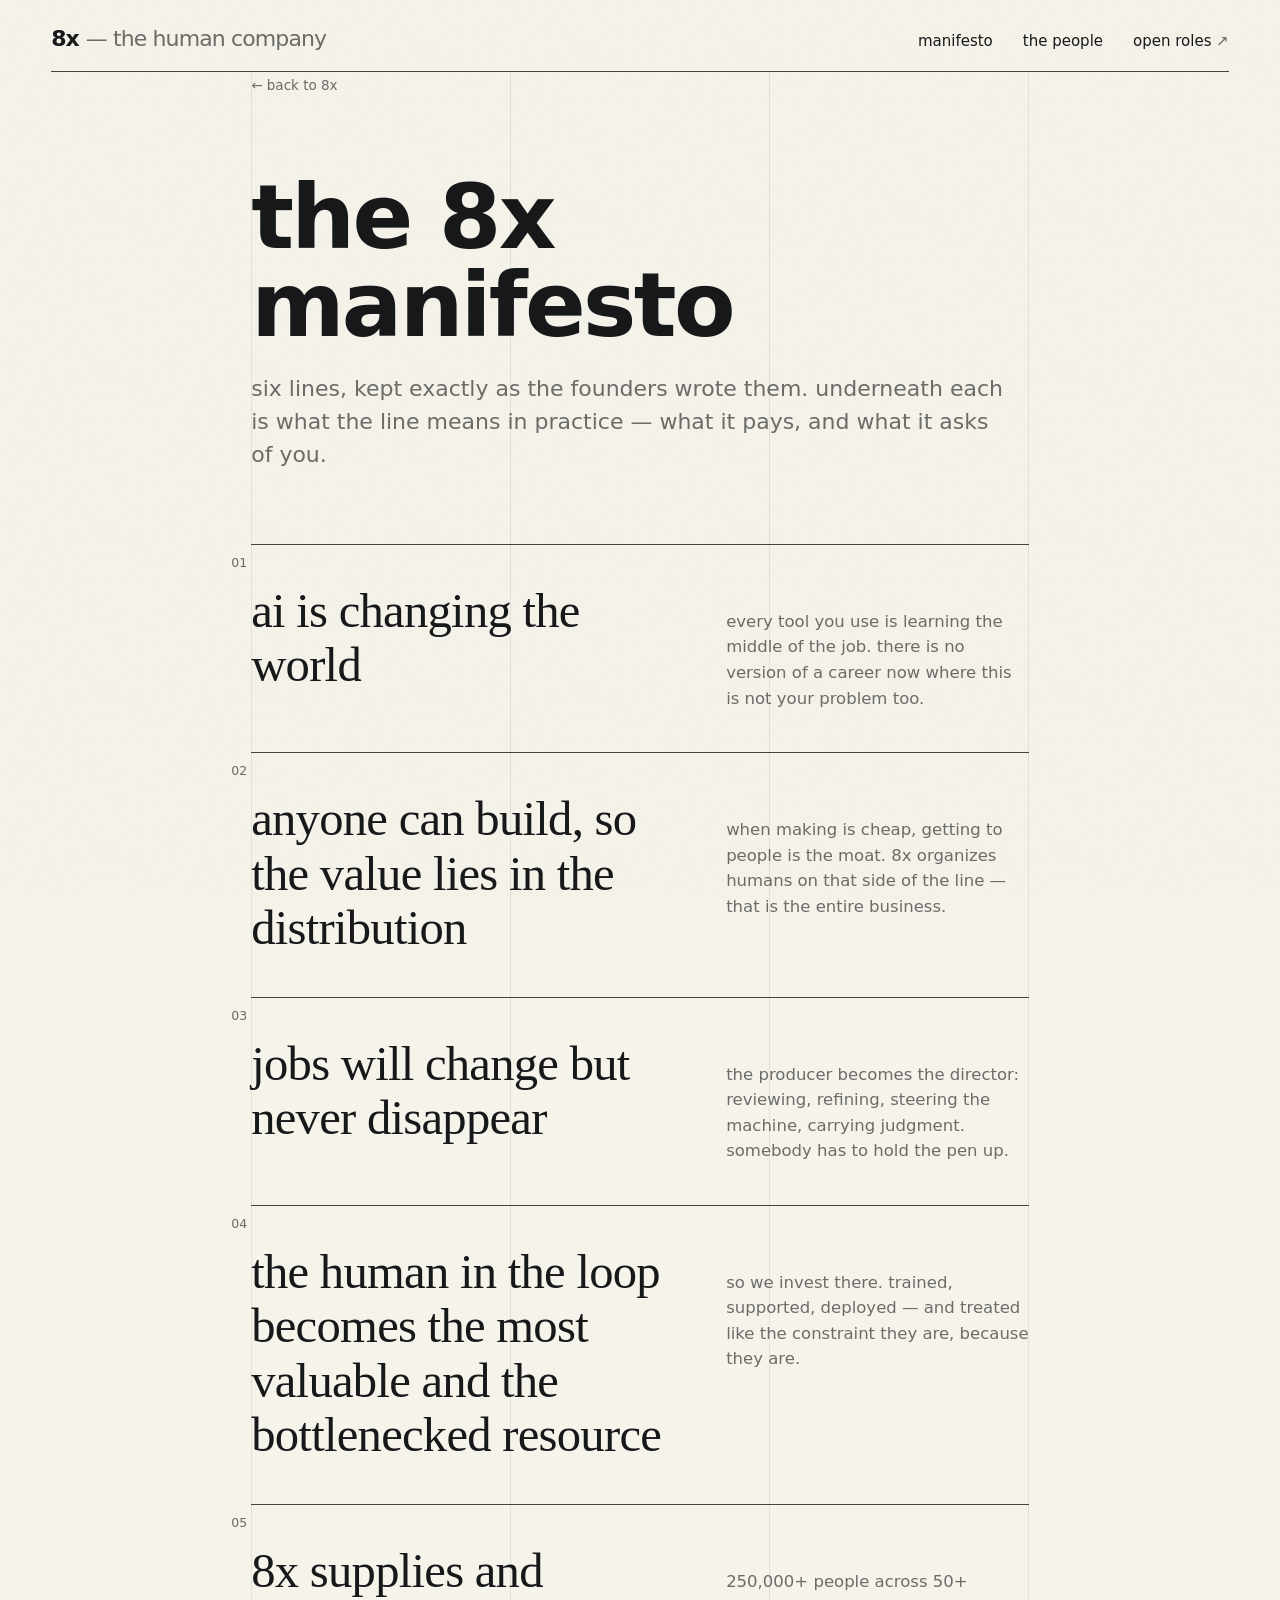
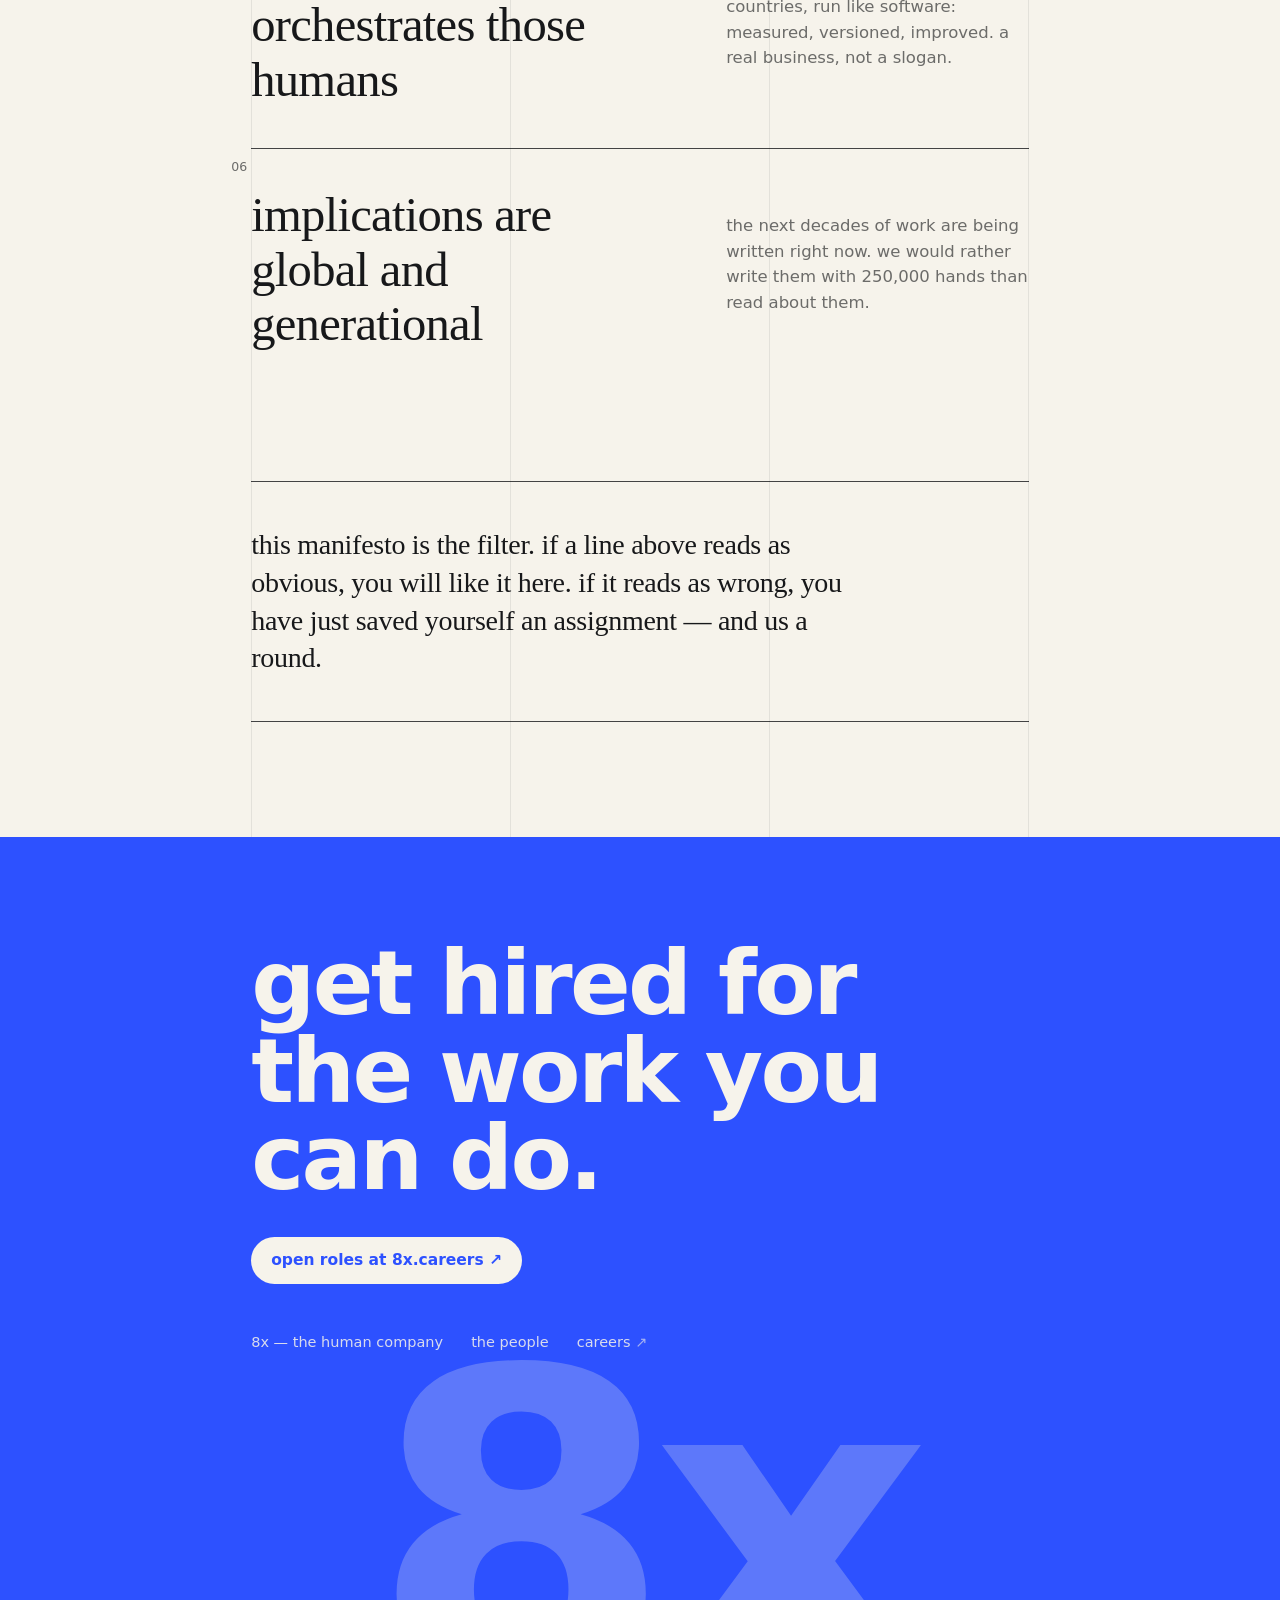
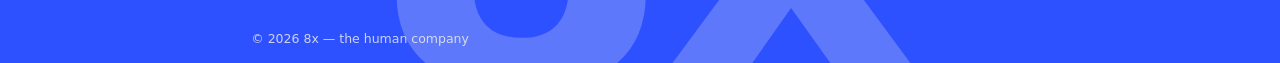
==== manifesto.html @ d6090ca5 "8x.life redesign — flagship build Co-Authored-By: Claude Code <noreply@anthropic.com>" ====
<!doctype html>
<html lang="en">
<head>
<meta charset="utf-8">
<meta name="viewport" content="width=device-width, initial-scale=1, viewport-fit=cover">
<title>manifesto — 8x</title>
<meta name="description" content="The 8x manifesto, six lines, each with the working argument written underneath.">
<link rel="icon" type="image/svg+xml" href="assets/favicon.svg">
<link rel="stylesheet" href="assets/style.css">
</head>
<body>

<a class="skip" href="#main">skip to content</a>

<header class="top">
  <div class="wrap">
    <div class="top-bar">
      <a class="wordmark" href="./">8x <em>— the human company</em></a>
      <nav class="top-nav" aria-label="site">
        <a href="manifesto.html" aria-current="page">manifesto</a>
        <a href="team.html" class="hide-s">the people</a>
        <a class="ext" href="https://www.8x.careers/join" target="_blank" rel="noopener">open roles</a>
      </nav>
    </div>
  </div>
</header>

<main id="main" class="mani-page">
  <div class="lines-run" aria-hidden="true"><i></i><i></i><i></i><i></i></div>
  <div class="page-narrow">
    <a class="backline" href="./">← back to 8x</a>
    <h1 class="page-h">the 8x manifesto</h1>
    <p class="page-lede">six lines, kept exactly as the founders wrote them. underneath each is what the line means in practice — what it pays, and what it asks of you.</p>

    <ul class="mani" style="margin-top:clamp(40px,6vw,72px);">
      <li><span class="aph">ai is changing the world</span><span class="arg">every tool you use is learning the middle of the job. there is no version of a career now where this is not your problem too.</span></li>
      <li><span class="aph">anyone can build, so the value lies in the distribution</span><span class="arg">when making is cheap, getting to people is the moat. 8x organizes humans on that side of the line — that is the entire business.</span></li>
      <li><span class="aph">jobs will change but never disappear</span><span class="arg">the producer becomes the director: reviewing, refining, steering the machine, carrying judgment. somebody has to hold the pen up.</span></li>
      <li><span class="aph">the human in the loop becomes the most valuable and the bottlenecked resource</span><span class="arg">so we invest there. trained, supported, deployed — and treated like the constraint they are, because they are.</span></li>
      <li><span class="aph">8x supplies and orchestrates those humans</span><span class="arg">250,000+ people across 50+ countries, run like software: measured, versioned, improved. a real business, not a slogan.</span></li>
      <li><span class="aph">implications are global and generational</span><span class="arg">the next decades of work are being written right now. we would rather write them with 250,000 hands than read about them.</span></li>
    </ul>

    <div class="verdict">
      <p>this manifesto is the filter. if a line above reads as obvious, you will like it here. if it reads as wrong, you have just saved yourself an assignment — and us a round.</p>
    </div>

    <footer class="flood">
      <div class="flood-inner">
        <h2>get hired for the work you can do.</h2>
        <a class="btn" href="https://www.8x.careers/join" target="_blank" rel="noopener">open roles at 8x.careers ↗</a>
        <div class="flood-links">
          <a href="./">8x — the human company</a>
          <a href="team.html">the people</a>
          <a class="ext" href="https://www.8x.careers" target="_blank" rel="noopener">careers</a>
        </div>
      </div>
      <div class="flood-mark" aria-hidden="true"><span>8x</span></div>
      <div class="flood-meta">
        <span>© 2026 8x — the human company</span>
      </div>
    </footer>
  </div>
</main>

<script src="assets/site.js"></script>
</body>
</html>
---- assets/style.css ----
/* 8x.life — proposed redesign in the e2.vc register.
   paper + ink + one electric blue. serif = human voice, grotesk = company voice. */

@font-face {
  font-family: "Inter Tight";
  src: url("inter-tight.woff2") format("woff2");
  font-weight: 400 700;
  font-style: normal;
  font-display: swap;
}
@font-face {
  font-family: "Newsreader";
  src: url("newsreader.woff2") format("woff2");
  font-weight: 400 500;
  font-style: normal;
  font-display: swap;
}
@font-face {
  font-family: "Newsreader";
  src: url("newsreader-italic.woff2") format("woff2");
  font-weight: 400 500;
  font-style: italic;
  font-display: swap;
}

:root {
  --paper: #f6f3eb;
  --paper-dim: #efeadd;
  --ink: #17181a;
  --ink-60: rgba(23, 24, 26, .62);
  --ink-25: rgba(23, 24, 26, .22);
  --blue: #2d51ff;
  --dark: #191c1b;
  --dark-fg: #f2efe7;
  --dark-fg-60: rgba(242, 239, 231, .6);
  --dark-rule: rgba(242, 239, 231, .14);
  --sans: "Inter Tight", system-ui, -apple-system, Arial, sans-serif;
  --serif: "Newsreader", Georgia, serif;
  --rule: rgba(23, 24, 26, .8);
}

* { box-sizing: border-box; }

html { scroll-behavior: smooth; }
@media (prefers-reduced-motion: reduce) {
  html { scroll-behavior: auto; }
}

body {
  margin: 0;
  background: var(--paper);
  color: var(--ink);
  font-family: var(--sans);
  font-size: 17px;
  line-height: 1.5;
  -webkit-font-smoothing: antialiased;
}

::selection { background: var(--blue); color: var(--paper); }

a { color: inherit; }

.skip {
  position: absolute;
  left: 16px;
  top: -60px;
  z-index: 60;
  background: var(--blue);
  color: #fff;
  font-size: 14px;
  font-weight: 600;
  padding: 10px 16px;
  border-radius: 8px;
  text-decoration: none;
}
.skip:focus-visible { top: 16px; }

/* ---------- shell + ledger grid ---------- */

.wrap {
  max-width: 1280px;
  margin: 0 auto;
  padding: 0 clamp(20px, 4vw, 56px);
  position: relative;
}

.gridlines {
  pointer-events: none;
  position: absolute;
  inset: 0;
  display: flex;
  justify-content: space-between;
}
.gridlines i {
  width: 1px;
  background: var(--ink-25);
  opacity: .35;
}
@media (max-width: 720px) {
  .gridlines i:nth-child(even) { display: none; }
}

/* ---------- type roles ---------- */

.h-huge {
  font-weight: 650;
  letter-spacing: -0.045em;
  line-height: .96;
  font-size: clamp(52px, 11.5vw, 168px);
  margin: 0;
}

.h-section {
  font-weight: 600;
  letter-spacing: -0.025em;
  line-height: 1.02;
  font-size: clamp(36px, 5.4vw, 72px);
  margin: 0;
}

.lede {
  font-size: clamp(19px, 2vw, 24px);
  line-height: 1.45;
  letter-spacing: -0.01em;
  max-width: 58ch;
}

.small {
  font-size: 14px;
  color: var(--ink-60);
  letter-spacing: -0.005em;
}

.voice { /* serif — sentences written or spoken by people */
  font-family: var(--serif);
  font-weight: 400;
  font-size: 1.07em;
}

/* ---------- links ---------- */

.a-plain {
  text-decoration: none;
}
.a-plain:hover { color: var(--blue); }

.a-under {
  color: inherit;
  text-decoration: underline;
  text-decoration-color: var(--ink-25);
  text-underline-offset: 3px;
}
.a-under:hover { text-decoration-color: var(--blue); color: var(--blue); }

:is(a, button, .collage figure, .people-tile):focus-visible {
  outline: 2px solid var(--blue);
  outline-offset: 3px;
}

/* ---------- header ---------- */

.top {
  position: relative;
  z-index: 5;
}
.top-bar {
  display: flex;
  align-items: baseline;
  justify-content: space-between;
  gap: 16px;
  padding: 22px 0 16px;
  border-bottom: 1px solid var(--rule);
}
.wordmark {
  font-weight: 700;
  font-size: 22px;
  letter-spacing: -0.04em;
  text-decoration: none;
}
.wordmark em { font-style: normal; color: var(--ink-60); font-weight: 500; }
.top-nav {
  display: flex;
  gap: clamp(14px, 2.5vw, 30px);
  font-size: 15px;
  font-weight: 500;
}
.top-nav a { text-decoration: none; white-space: nowrap; }
.top-nav a:hover { color: var(--blue); }
.top-nav a.ext::after { content: " ↗"; color: var(--ink-60); }
@media (max-width: 640px) {
  .top-nav a.hide-s { display: none; }
  .wordmark em { display: none; }
}

/* ---------- hero ---------- */

.hero { position: relative; padding: clamp(48px, 7vw, 96px) 0 0; }

.hero-circle { position: relative; display: inline-block; }
.hero-circle svg {
  position: absolute;
  left: -0.08em;
  top: -0.16em;
  width: calc(100% + 0.16em);
  height: 1.3em;
  overflow: visible;
  pointer-events: none;
  z-index: 2;
}
.hero-circle path {
  fill: none;
  stroke: var(--blue);
  stroke-width: 7;
  stroke-linecap: round;
  vector-effect: non-scaling-stroke;
}

.hero-sub {
  margin: clamp(28px, 4vw, 48px) 0 0;
  display: flex;
  justify-content: space-between;
  align-items: end;
  gap: 32px;
}
.hero-sub .small { max-width: 34ch; }
@media (max-width: 720px) {
  .hero-sub { flex-direction: column; align-items: flex-start; }
}

/* collage */

.collage {
  list-style: none;
  margin: clamp(-28px, -2.4vw, -12px) 0 0;
  padding: 0 0 clamp(36px, 5vw, 72px);
  display: grid;
  grid-template-columns: repeat(12, 1fr);
  gap: clamp(12px, 2.4vw, 32px) clamp(10px, 1.2vw, 18px);
}
.collage li { display: contents; }
.collage li:nth-child(1) figure { grid-column: 1 / span 2; margin-top: clamp(16px, 3vw, 40px); }
.collage li:nth-child(2) figure { grid-column: 3 / span 3; margin-top: clamp(6px, 1vw, 18px); }
.collage li:nth-child(3) figure { grid-column: 7 / span 2; margin-top: clamp(28px, 4vw, 56px); }
.collage li:nth-child(4) figure { grid-column: 9 / span 2; margin-top: clamp(-36px, -3vw, -8px); }
.collage li:nth-child(5) figure { grid-column: 11 / span 2; margin-top: clamp(10px, 2vw, 28px); margin-left: -8%; }
.collage li:nth-child(6) figure { grid-column: 2 / span 2; }
.collage li:nth-child(7) figure { grid-column: 5 / span 2; margin-top: clamp(24px, 3vw, 44px); }
.collage li:nth-child(8) figure { grid-column: 8 / span 3; margin-top: clamp(-24px, -2vw, -6px); margin-right: -4%; }
@media (max-width: 820px) {
  .collage {
    gap: 12px 10px;
    margin-top: clamp(-48px, -6vw, -16px);
    padding-bottom: 48px;
  }
  .collage li:nth-child(1) figure { grid-column: 1 / span 5; margin-top: 0; }
  .collage li:nth-child(2) figure { grid-column: 7 / span 5; margin-top: 28px; }
  .collage li:nth-child(3) figure { grid-column: 2 / span 5; margin-top: -12px; }
  .collage li:nth-child(4) figure { grid-column: 8 / span 5; margin-top: 16px; }
  .collage li:nth-child(5) figure { grid-column: 1 / span 5; margin-top: -6px; margin-left: 0; }
  .collage li:nth-child(6) figure { grid-column: 7 / span 5; }
  .collage li:nth-child(7) figure { grid-column: 2 / span 5; margin-top: 20px; }
  .collage li:nth-child(8) figure { grid-column: 7 / span 5; margin-top: -8px; margin-right: 0; }
}
.collage figure {
  margin: 0;
  align-self: start;
  position: relative;
  cursor: pointer;
  transform: rotate(var(--tilt, 0deg)) translateY(var(--dy, 0px));
  transition: transform .35s cubic-bezier(.2,.8,.2,1), z-index 0s;
  z-index: 1;
}
.collage figure:hover, .collage figure:focus-visible {
  transform: rotate(0deg) translateY(-6px) scale(1.03);
  z-index: 4;
}
@keyframes settle {
  from {
    opacity: 0;
    transform: rotate(calc(var(--tilt, 0deg) * 2)) translateY(calc(var(--dy, 0px) + 60px));
  }
}
@media (prefers-reduced-motion: no-preference) {
  .collage figure.settling { animation: settle .9s cubic-bezier(.16,1,.3,1) backwards; }
  .collage figure.settling:nth-child(2) { animation-delay: .1s; }
  .collage figure.settling:nth-child(3) { animation-delay: .2s; }
  .collage figure.settling:nth-child(4) { animation-delay: .3s; }
  .collage figure.settling:nth-child(5) { animation-delay: .4s; }
  .collage figure.settling:nth-child(6) { animation-delay: .5s; }
  .collage figure.settling:nth-child(7) { animation-delay: .6s; }
  .collage figure.settling:nth-child(8) { animation-delay: .7s; }
}
@media (prefers-reduced-motion: reduce) {
  .collage figure { transition: none; }
}
.collage .shot {
  display: block;
  width: 100%;
  height: auto;
  aspect-ratio: 2 / 2.9;
  object-fit: cover;
  background: var(--paper-dim);
}
.collage .tag {
  position: absolute;
  left: 10px;
  bottom: 10px;
  font-size: 12.5px;
  font-weight: 600;
  letter-spacing: .01em;
  padding: 4px 9px;
  background: var(--paper);
  color: var(--ink);
}
.collage .go {
  position: absolute;
  inset: 0;
  display: flex;
  align-items: center;
  justify-content: center;
  opacity: 0;
  transition: opacity .2s;
  background: rgba(23, 24, 26, 0);
}
.collage figure:hover .go, .collage figure:focus-visible .go { opacity: 1; }
.collage .go span {
  font-size: 13px;
  font-weight: 600;
  padding: 8px 14px;
  border-radius: 999px;
  color: var(--paper);
  background: var(--blue);
}

@media (prefers-reduced-motion: reduce) {
  .collage figure { transition: none; }
  .collage .go { display: none; }
}

/* stat row */

.stats {
  border-top: 1px solid var(--rule);
  border-bottom: 1px solid var(--rule);
  display: grid;
  grid-template-columns: repeat(4, 1fr);
}
.stats div {
  padding: clamp(18px, 2.5vw, 30px) 14px;
  border-right: 1px solid var(--rule);
}
.stats div:last-child { border-right: none; }
.stats b {
  display: block;
  font-weight: 600;
  font-size: clamp(24px, 3.4vw, 44px);
  letter-spacing: -0.03em;
  line-height: 1;
}
.stats span {
  display: block;
  margin-top: 8px;
  font-size: 13.5px;
  color: var(--ink-60);
}
@media (max-width: 720px) {
  .stats { grid-template-columns: repeat(2, 1fr); }
  .stats div { border-bottom: 1px solid var(--rule); }
  .stats div:nth-child(2n) { border-right: none; }
  .stats div:nth-child(n+3) { border-bottom: none; }
  .stats div:nth-child(3), .stats div:nth-child(4) { border-top: none; }
}

/* ---------- generic section ---------- */

section { padding: clamp(64px, 9vw, 128px) 0; }

.sec-head {
  display: flex;
  justify-content: space-between;
  align-items: baseline;
  gap: 24px;
  margin-bottom: clamp(32px, 5vw, 64px);
}
.sec-head .small { max-width: 34ch; }
@media (max-width: 720px) {
  .sec-head { flex-direction: column; align-items: flex-start; }
}

/* ---------- manifesto ---------- */

.mani { counter-reset: line; }
.mani li {
  counter-increment: line;
  list-style: none;
  display: grid;
  grid-template-columns: minmax(0, 7fr) minmax(0, 5fr);
  gap: clamp(20px, 4vw, 56px);
  align-items: baseline;
  padding: clamp(22px, 3.4vw, 40px) 0;
  border-top: 1px solid var(--rule);
  position: relative;
}
.mani li::before {
  content: counter(line, decimal-leading-zero);
  position: absolute;
  top: 10px;
  left: -1.6em;
  font-size: 12.5px;
  font-weight: 500;
  color: var(--ink-60);
}
@media (max-width: 1000px) {
  .mani li::before { left: 0; top: 6px; }
}
.mani .aph {
  font-family: var(--serif);
  font-size: clamp(28px, 3.8vw, 50px);
  line-height: 1.12;
  font-weight: 450;
  letter-spacing: -0.015em;
}
.mani .arg {
  font-size: 16.5px;
  line-height: 1.55;
  color: var(--ink-60);
  max-width: 44ch;
}
@media (max-width: 820px) {
  .mani li { grid-template-columns: 1fr; gap: 12px; }
  .mani .arg { margin-top: 2px; }
}

/* ---------- dark: how you'd be judged ---------- */

.on-dark {
  background: var(--dark);
  color: var(--dark-fg);
  margin: 0 calc(50% - 50vw);
  padding: clamp(64px, 9vw, 128px) calc(50vw - 50%);
}
.on-dark .small { color: var(--dark-fg-60); }
.judge-grid {
  display: grid;
  grid-template-columns: repeat(3, 1fr);
  gap: clamp(24px, 4vw, 56px);
}
.judge-step {
  border-top: 1px solid var(--dark-rule);
  padding: 18px 0 8px;
}
.judge-step .n { font-size: 12.5px; color: var(--dark-fg-60); }
.judge-step h3 {
  margin: 10px 0 10px;
  font-size: clamp(22px, 2.6vw, 32px);
  font-weight: 600;
  letter-spacing: -0.02em;
}
.judge-step p { margin: 0; font-size: 16px; line-height: 1.5; color: var(--dark-fg-60); }
@media (max-width: 820px) {
  .judge-grid { grid-template-columns: 1fr; }
}

.judge-plain {
  margin: clamp(40px, 6vw, 72px) 0 0;
  padding: 26px 0;
  border-top: 1px solid var(--dark-rule);
  display: flex;
  flex-wrap: wrap;
  gap: 12px 48px;
}
.judge-plain p {
  margin: 0;
  font-family: var(--serif);
  font-size: clamp(19px, 2.2vw, 26px);
  line-height: 1.35;
  max-width: 60ch;
}
.judge-plain .cta-row { align-self: flex-end; }
.btn {
  display: inline-block;
  text-decoration: none;
  font-weight: 600;
  font-size: 15.5px;
  padding: 12px 20px;
  border-radius: 999px;
  background: var(--blue);
  color: #fff;
}
.btn:hover { background: #1f3fd6; }

/* ---------- people ---------- */

.people-grid {
  display: grid;
  grid-template-columns: repeat(6, 1fr);
  gap: 14px;
}
.people-tile {
  position: relative;
  border: none;
  padding: 0;
  background: none;
  cursor: pointer;
  font: inherit;
  color: inherit;
  text-align: left;
}
.people-tile img {
  display: block;
  width: 100%;
  height: auto;
  aspect-ratio: 2 / 2.9;
  object-fit: cover;
  background: var(--paper-dim);
  filter: saturate(.96);
}
.people-tile:hover img { filter: saturate(1.06) contrast(1.02); }
.people-tile .who {
  display: flex;
  justify-content: space-between;
  gap: 8px;
  padding: 8px 2px 0;
  font-size: 13.5px;
}
.people-tile .who b { font-weight: 600; }
.people-tile .who span { color: var(--ink-60); }
@media (max-width: 900px) {
  .people-grid { grid-template-columns: repeat(3, 1fr); }
}
@media (max-width: 560px) {
  .people-grid { grid-template-columns: repeat(2, 1fr); gap: 10px; }
}

/* clocks */

.clocks {
  margin-top: clamp(40px, 6vw, 72px);
  padding-top: 18px;
  border-top: 1px solid var(--rule);
  display: flex;
  gap: clamp(18px, 3vw, 40px);
  overflow-x: auto;
  scrollbar-width: none;
}
.clocks::-webkit-scrollbar { display: none; }
.clock { flex: 0 0 auto; }
.clock .city { font-size: 13px; color: var(--ink-60); }
.clock .time {
  font-weight: 600;
  font-size: clamp(20px, 2.4vw, 28px);
  letter-spacing: -0.02em;
  font-variant-numeric: tabular-nums;
}
.clock .time.x8 { color: var(--blue); }

/* ---------- what 8x does ---------- */

.biz { border-top: 1px solid var(--rule); }
.biz li {
  list-style: none;
  display: grid;
  grid-template-columns: minmax(0, 4fr) minmax(0, 6fr) minmax(0, 2fr);
  gap: 20px;
  padding: 20px 0;
  border-bottom: 1px solid var(--ink-25);
  align-items: baseline;
}
.biz .name { font-weight: 600; font-size: clamp(18px, 2vw, 24px); letter-spacing: -0.02em; }
.biz .desc { color: var(--ink-60); font-size: 16px; }
.biz .host { text-align: right; }
.biz .host a { font-size: 14px; }
.biz li.locked .name, .biz li.locked .desc { color: var(--ink-60); }
.biz .soon {
  font-family: var(--serif);
  font-style: italic;
  color: var(--ink-60);
}
@media (max-width: 720px) {
  .biz li { grid-template-columns: 1fr; gap: 6px; }
  .biz .host { text-align: left; }
}

/* ---------- footer ---------- */

.flood {
  background: var(--blue);
  color: #f6f3eb;
  margin: 0 calc(50% - 50vw);
  padding: 0 calc(50vw - 50%);
  position: relative;
  overflow: hidden;
}
.flood-inner { padding: clamp(56px, 8vw, 110px) 0 0; }
.flood h2 {
  margin: 0;
  font-weight: 600;
  letter-spacing: -0.03em;
  font-size: clamp(40px, 7vw, 96px);
  line-height: .98;
  max-width: 12ch;
}
.flood .btn {
  background: #f6f3eb;
  color: var(--blue);
  margin-top: 34px;
}
.flood .btn:hover { background: #fff; }
.flood-links {
  display: flex;
  flex-wrap: wrap;
  gap: 12px 28px;
  margin-top: 48px;
  font-size: 14.5px;
}
.flood-links a { text-decoration: none; opacity: .85; }
.flood-links a:hover { opacity: 1; text-decoration: underline; text-underline-offset: 3px; }
.flood-links .ext::after { content: " ↗"; opacity: .7; }

.flood-meta {
  position: relative;
  z-index: 2;
  display: flex;
  justify-content: space-between;
  gap: 16px;
  align-items: end;
  padding: 10px 0 14px;
  font-size: 12.5px;
  opacity: .8;
}
.flood-mark {
  position: relative;
  height: clamp(110px, 17vw, 240px);
  margin-top: clamp(24px, 4vw, 48px);
}
.flood-mark span {
  position: absolute;
  left: 50%;
  bottom: -0.235em;
  transform: translateX(-50%);
  font-weight: 700;
  font-size: clamp(210px, 34vw, 560px);
  letter-spacing: -0.05em;
  line-height: .8;
  color: #f6f3eb;
  opacity: .24;
}
.flood .kbd-hint { font-variant-numeric: tabular-nums; }

/* ---------- lightbox ---------- */

.lb {
  position: fixed;
  inset: 0;
  z-index: 50;
  display: flex;
  align-items: center;
  justify-content: center;
  background: rgba(23, 24, 26, .86);
  padding: 4vmin;
}
.lb[hidden] { display: none !important; }
.lb video {
  width: min(560px, 92vmin);
  max-height: 88vh;
  background: #000;
}
.lb-x {
  position: absolute;
  top: 3vmin;
  right: 3vmin;
  font-size: 15px;
  font-weight: 600;
  color: #f6f3eb;
  background: none;
  border: none;
  cursor: pointer;
  padding: 10px;
}

/* ---------- subpages ---------- */

.page-narrow { max-width: 880px; margin: 0 auto; padding: 0 clamp(20px, 4vw, 56px); }
.page-h {
  font-weight: 600;
  letter-spacing: -0.03em;
  font-size: clamp(44px, 7vw, 96px);
  line-height: .98;
  margin: clamp(40px, 6vw, 80px) 0 0;
}
.page-lede {
  margin: 22px 0 0;
  max-width: 54ch;
  font-size: clamp(18px, 2vw, 22px);
  line-height: 1.5;
  color: var(--ink-60);
}
.mani-page { position: relative; }
/* the subpage runs the ledger's column lines down the entire argument,
   the way the hero runs them down one viewport */
.mani-page .lines-run {
  position: absolute;
  top: 0;
  bottom: 0;
  left: 50%;
  transform: translateX(-50%);
  width: 100%;
  max-width: 880px; /* the page-narrow column — lines land on its edges, as home's land on .wrap */
  padding: 0 clamp(20px, 4vw, 56px);
  pointer-events: none;
  display: flex;
  justify-content: space-between;
}
.mani-page .lines-run i {
  width: 1px;
  background: var(--ink-25);
  opacity: .35;
}
@media (max-width: 720px) {
  .mani-page .lines-run i:nth-child(even) { display: none; }
}
.mani-page .mani { margin: 0; padding: 0; }

/* the filter line — the ledger's closing entry, framed by strong rules */
.verdict {
  margin: clamp(48px, 7vw, 96px) 0 0;
  border-top: 1px solid var(--rule);
  border-bottom: 1px solid var(--rule);
  padding: clamp(26px, 3.6vw, 44px) 0;
}
.verdict p {
  margin: 0;
  max-width: 44ch;
  font-family: var(--serif);
  font-size: clamp(20px, 2.6vw, 28px);
  line-height: 1.35;
  letter-spacing: -0.01em;
}

.mani-page .flood { margin-top: clamp(64px, 9vw, 128px); }
.backline {
  display: inline-block;
  margin-top: 0;
  font-size: 13.5px;
  font-weight: 500;
  text-decoration: none;
  color: var(--ink-60);
}
.backline:hover { color: var(--blue); }

.founders {
  list-style: none;
  margin: clamp(36px, 5vw, 64px) 0 0;
  padding: 0;
  display: grid;
  grid-template-columns: 1fr 1fr;
  gap: clamp(20px, 4vw, 48px);
}
@media (max-width: 640px) { .founders { grid-template-columns: 1fr; } }
.founders .portrait {
  width: min(240px, 60%);
  height: auto;
  aspect-ratio: 2 / 2.9;
  object-fit: cover;
  display: block;
  background: var(--paper-dim);
}
.founders h3 { margin: 14px 0 2px; font-size: 22px; font-weight: 600; letter-spacing: -0.02em; }
.founders p { margin: 0; font-size: 14px; color: var(--ink-60); }

.solo-note {
  margin: clamp(40px, 6vw, 64px) 0 0;
  font-size: 15.5px;
  color: var(--ink-60);
}

/* ==========================================================
   motion + material layer
   ========================================================== */

/* paper grain — a whisper of material over the flat field */
body::before {
  content: "";
  position: fixed;
  inset: 0;
  z-index: 45;
  pointer-events: none;
  opacity: .05;
  mix-blend-mode: multiply;
  background-image: url("data:image/svg+xml;utf8,<svg xmlns='http://www.w3.org/2000/svg' width='160' height='160'><filter id='n'><feTurbulence type='fractalNoise' baseFrequency='0.8' numOctaves='2' stitchTiles='stitch'/><feColorMatrix type='saturate' values='0'/></filter><rect width='160' height='160' filter='url(%23n)'/></svg>");
}

/* the annotation circle draws itself */
.hero-circle path { stroke-dasharray: 100; stroke-dashoffset: 0; }
@media (prefers-reduced-motion: no-preference) {
  .hero-circle path {
    animation: circledraw .9s cubic-bezier(.55, 0, .25, 1) .5s backwards;
  }
  @keyframes circledraw { from { stroke-dashoffset: 100; } }
}

/* hand arrow from the "click a face" line up at the collage */
.faceline { position: relative; }
.hero-arrow {
  position: absolute;
  left: -52px;
  bottom: -18px;
  width: 58px;
  height: 72px;
  color: var(--blue);
}
.hero-arrow .arc { stroke-dasharray: 70; stroke-dashoffset: 0; }
@media (prefers-reduced-motion: no-preference) {
  .hero-arrow .arc { animation: arrowdraw .55s cubic-bezier(.4, 0, .2, 1) 1.5s backwards; }
  .hero-arrow .head { opacity: 0; animation: arrowhead .2s ease 2.05s forwards; }
  @keyframes arrowdraw { from { stroke-dashoffset: 70; } }
  @keyframes arrowhead { to { opacity: 1; } }
}
@media (max-width: 720px) { .hero-arrow { display: none; } }

/* scroll reveals (added by js only, so no-js shows everything) */
@media (prefers-reduced-motion: no-preference) {
  .js .reveal {
    opacity: 0;
    transform: translateY(14px);
    transition: opacity .6s ease, transform .6s cubic-bezier(.2, .7, .2, 1);
  }
  .js .reveal.in { opacity: 1; transform: none; }

  /* the manifesto is the ledger act: lines stand still, the rules draw in.
     a different device family from the rises — and it keeps the run of
     still paper before the dark cut loud by contrast. */
  .js .mani li.reveal { transform: none; border-top-color: transparent; }
  .js .mani li::after {
    content: "";
    position: absolute;
    top: 0;
    left: 0;
    width: 100%;
    height: 1px;
    background: var(--rule);
    transform: scaleX(0);
    transform-origin: 0 50%;
    transition: transform .9s cubic-bezier(.55, .06, .15, .95);
    transition-delay: 0s;
  }
  .js .mani li.in::after { transform: scaleX(1); }
  .js .mani li:nth-child(2)::after { transition-delay: .07s; }
  .js .mani li:nth-child(3)::after { transition-delay: .14s; }
  .js .mani li:nth-child(4)::after { transition-delay: .21s; }
  .js .mani li:nth-child(5)::after { transition-delay: .28s; }
  .js .mani li:nth-child(6)::after { transition-delay: .35s; }
}

/* the pinned judging band — e2's curtain, in our register: the frame holds
   while the wheel scrubs the three steps, the punchlines and the ask through.
   css-only pin; js scrubs the parts. no-js and reduce-motion: plain flow,
   everything visible. */
/* pin only where the band fits the viewport; phone keeps it in flow */
@media (min-width: 721px) and (prefers-reduced-motion: no-preference) {
  .js .judge-pin { height: 260vh; }
  .js .judge-pin > .on-dark {
    position: sticky;
    top: 0;
    min-height: 100vh;
    display: grid;
    align-content: center;
  }
}

/* lightbox arrival */
.lb { opacity: 0; transition: opacity .22s ease; }
.lb.lb-open { opacity: 1; }
.lb video {
  opacity: 0;
  transform: scale(.96);
  transition: opacity .22s ease, transform .3s cubic-bezier(.2, .8, .2, 1);
}
.lb.lb-open video { opacity: 1; transform: none; }
@media (prefers-reduced-motion: reduce) {
  .lb, .lb video { transition: none; }
  .lb video { opacity: 1; transform: none; }
}
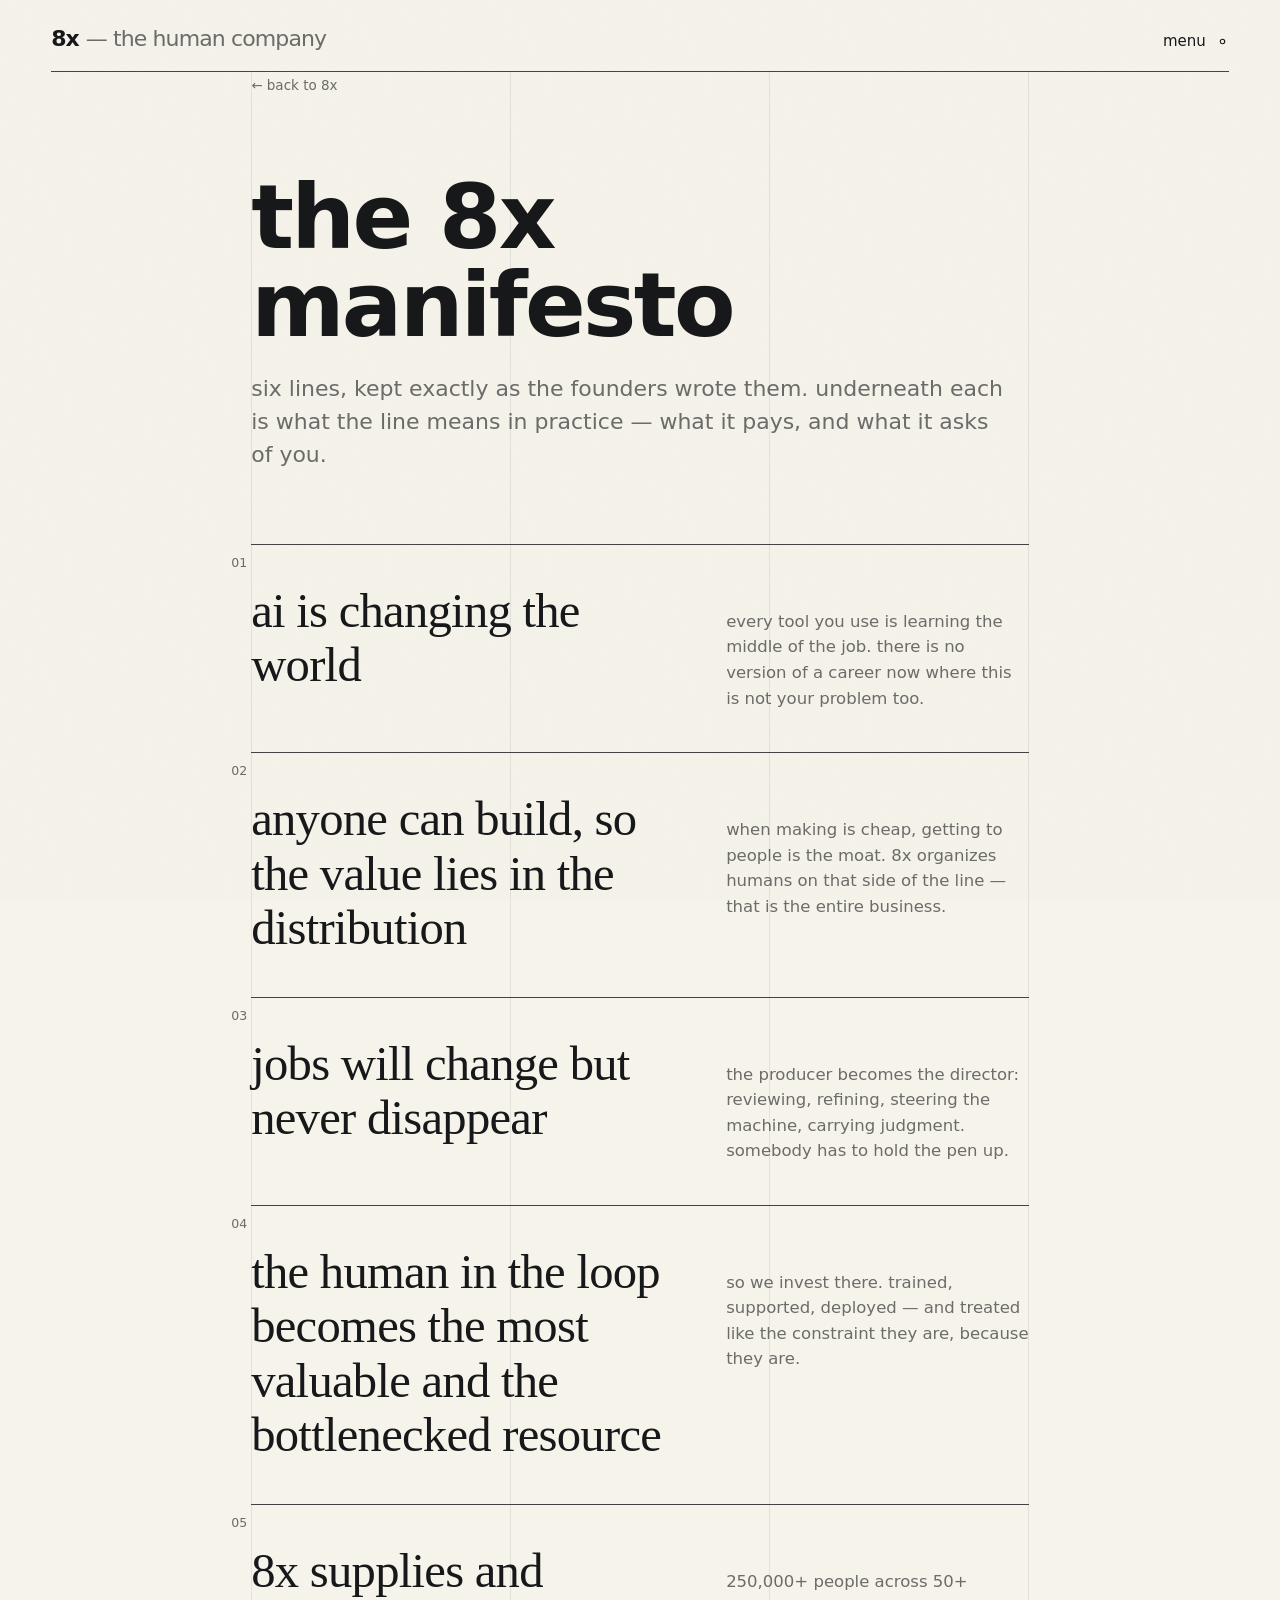
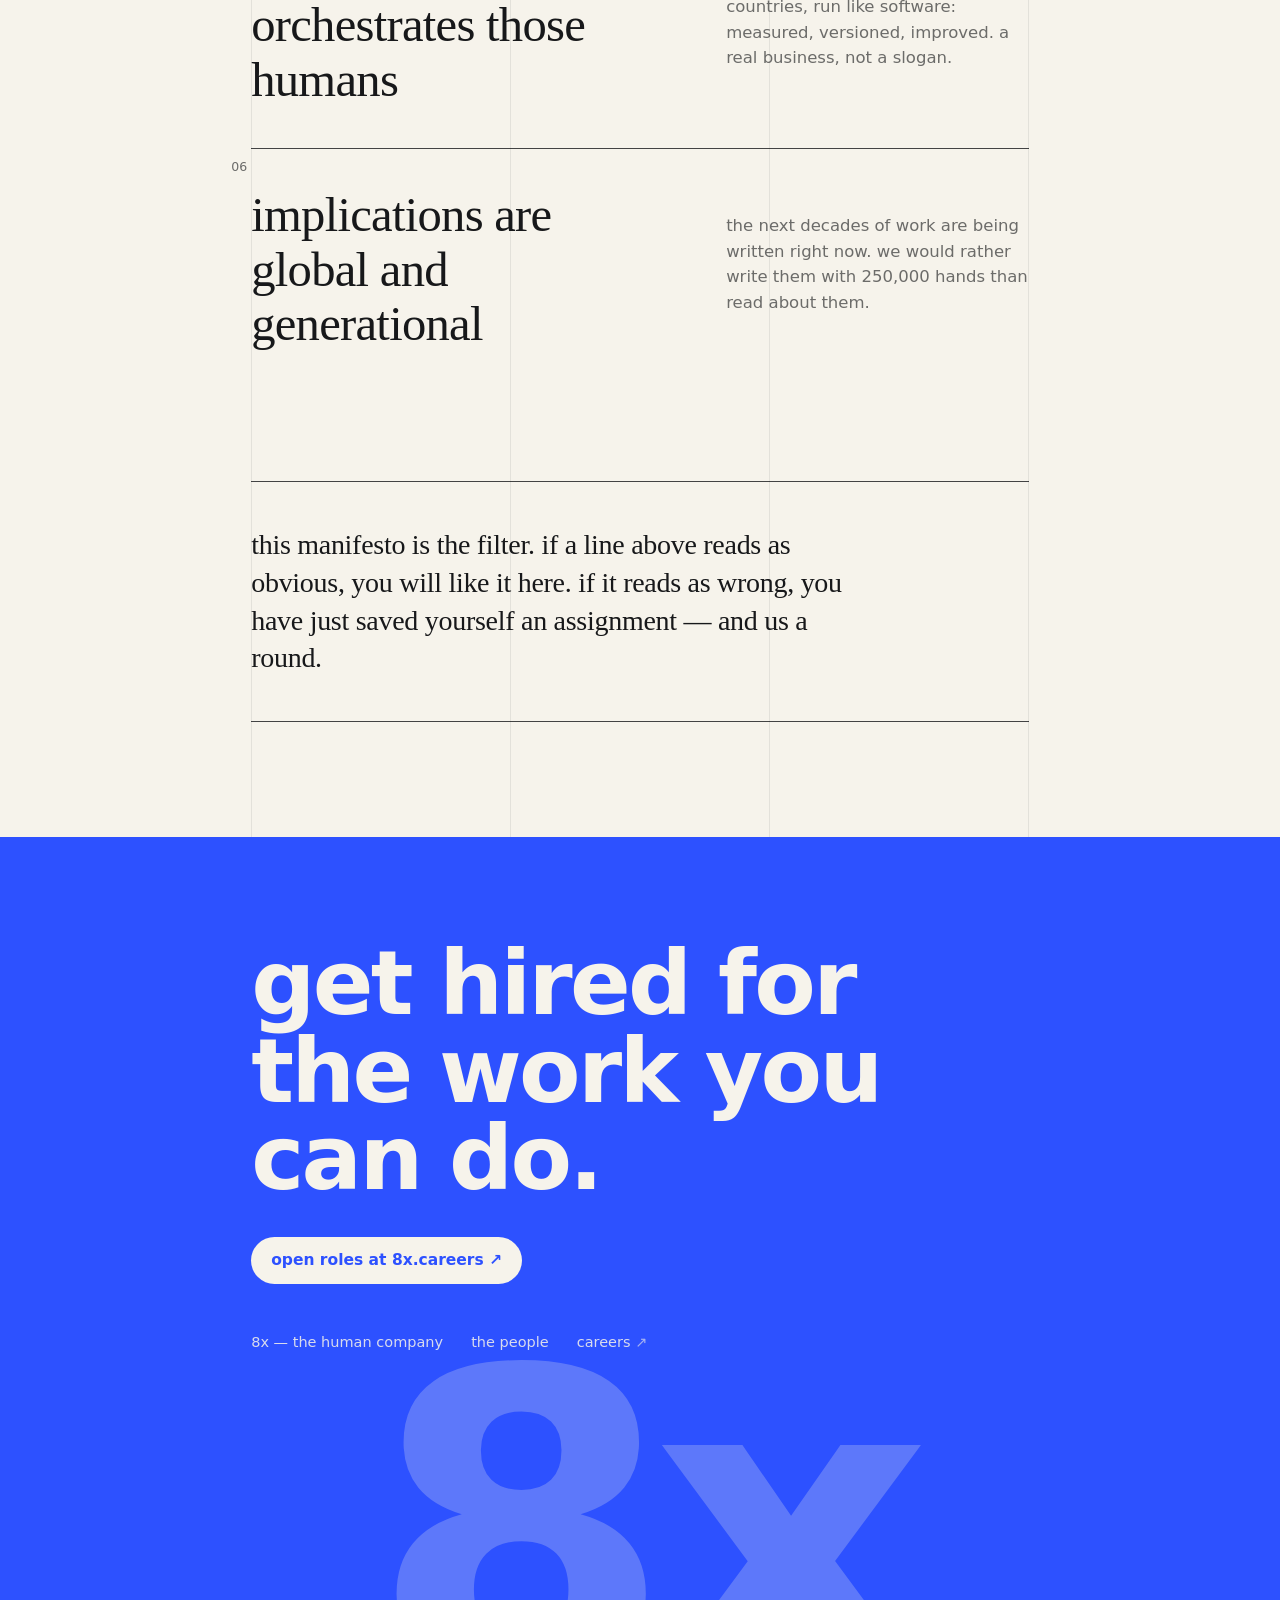
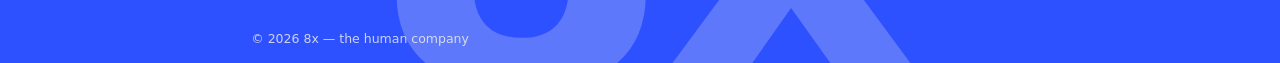
==== commit 4e42a42f: "nav: e2-style menu button + full-screen sheet on all viewports Co-Authored-By: Claude Code <noreply@" ====
--- a/manifesto.html
+++ b/manifesto.html
@@ -16,14 +16,40 @@
   <div class="wrap">
     <div class="top-bar">
       <a class="wordmark" href="./">8x <em>— the human company</em></a>
-      <nav class="top-nav" aria-label="site">
-        <a href="manifesto.html" aria-current="page">manifesto</a>
-        <a href="team.html" class="hide-s">the people</a>
-        <a class="ext" href="https://www.8x.careers/join" target="_blank" rel="noopener">open roles</a>
+      <button class="menu-btn" id="menu-btn" aria-expanded="false" aria-controls="menu"><span class="menu-text">menu</span><svg class="menu-dot" viewBox="0 0 64 64" aria-hidden="true"><circle cx="32" cy="32" r="11" fill="none" stroke="currentColor" stroke-width="5.5"/></svg></button>
+    </div>
+  </div>
+</header>
+
+<div class="menu" id="menu" hidden>
+  <div class="wrap">
+    <div class="top-bar">
+      <a class="wordmark" href="./">8x <em>— the human company</em></a>
+      <button class="menu-btn" id="menu-close" aria-expanded="true" aria-controls="menu"><span class="menu-text">close</span><svg class="menu-dot" viewBox="0 0 64 64" aria-hidden="true"><circle cx="32" cy="32" r="11" fill="currentColor"/></svg></button>
+    </div>
+  </div>
+  <div class="menu-body">
+    <div class="wrap">
+      <nav class="menu-grid" aria-label="site">
+        <ul class="menu-ul">
+          <li><a class="menu-link" href="./">8x — the human company</a></li>
+          <li><a class="menu-link" href="manifesto.html" aria-current="page">manifesto</a></li>
+          <li><a class="menu-link" href="team.html">the people</a></li>
+        </ul>
+        <ul class="menu-ul">
+          <li><a class="menu-link menu-ext" href="https://www.8x.careers/join" target="_blank" rel="noopener">open roles</a></li>
+          <li><a class="menu-link menu-ext" href="https://8x.social" target="_blank" rel="noopener">8x.social</a></li>
+          <li><a class="menu-link menu-ext" href="https://8x.business" target="_blank" rel="noopener">8x.business</a></li>
+        </ul>
       </nav>
     </div>
   </div>
-</header>
+  <div class="menu-foot">
+    <div class="wrap">
+      <span>© 2026 8x — the human company</span>
+    </div>
+  </div>
+</div>
 
 <main id="main" class="mani-page">
   <div class="lines-run" aria-hidden="true"><i></i><i></i><i></i><i></i></div>
--- a/assets/style.css
+++ b/assets/style.css
@@ -178,18 +178,89 @@
   text-decoration: none;
 }
 .wordmark em { font-style: normal; color: var(--ink-60); font-weight: 500; }
-.top-nav {
-  display: flex;
-  gap: clamp(14px, 2.5vw, 30px);
+.menu-btn {
+  display: inline-flex;
+  align-items: baseline;
+  gap: 10px;
+  font: inherit;
   font-size: 15px;
   font-weight: 500;
-}
-.top-nav a { text-decoration: none; white-space: nowrap; }
-.top-nav a:hover { color: var(--blue); }
-.top-nav a.ext::after { content: " ↗"; color: var(--ink-60); }
+  color: var(--ink);
+  background: none;
+  border: 0;
+  padding: 0;
+  margin: 0;
+  cursor: pointer;
+}
+.menu-btn:hover { color: var(--blue); }
+.menu-btn .menu-dot { width: 13px; height: 13px; align-self: center; }
+
 @media (max-width: 640px) {
-  .top-nav a.hide-s { display: none; }
   .wordmark em { display: none; }
+}
+
+/* ---------- full-screen menu (e2-style sheet, all viewports) ---------- */
+
+.menu {
+  position: fixed;
+  inset: 0;
+  z-index: 90;
+  background: var(--paper);
+  display: flex;
+  flex-direction: column;
+  overflow-y: auto;
+  opacity: 0;
+  transition: opacity .22s cubic-bezier(.2, .7, .2, 1);
+}
+.menu[hidden] { display: none !important; }
+.menu.open { opacity: 1; }
+.menu-body { flex: 1; padding: clamp(40px, 7vw, 88px) 0 clamp(32px, 5vw, 64px); }
+.menu-grid {
+  display: grid;
+  grid-template-columns: 1.4fr 1fr;
+  gap: clamp(28px, 5vw, 56px) clamp(48px, 8vw, 120px);
+  align-content: start;
+}
+@media (max-width: 720px) {
+  .menu-grid { grid-template-columns: 1fr; }
+}
+.menu-ul { list-style: none; margin: 0; padding: 0; }
+.menu-ul li + li { border-top: 1px solid var(--rule); }
+.menu-link {
+  display: block;
+  padding: clamp(13px, 2vw, 20px) 0;
+  font-weight: 600;
+  letter-spacing: -0.03em;
+  font-size: clamp(30px, 5vw, 54px);
+  line-height: 1.12;
+  text-decoration: none;
+  color: var(--ink);
+}
+.menu-link:hover { color: var(--blue); }
+.menu-link[aria-current="page"] { color: var(--ink-60); }
+.menu-ext {
+  font-size: clamp(21px, 3vw, 32px);
+  font-weight: 500;
+  letter-spacing: -0.02em;
+  padding-block: clamp(10px, 1.6vw, 16px);
+}
+.menu-ext::after { content: " ↗"; font-size: .78em; color: var(--ink-60); }
+.menu-foot {
+  border-top: 1px solid var(--rule);
+  padding: 16px 0 24px;
+  font-size: 13px;
+  color: var(--ink-60);
+}
+@media (prefers-reduced-motion: no-preference) {
+  .menu .menu-link {
+    opacity: 0;
+    transform: translateY(16px);
+    transition: opacity .32s cubic-bezier(.2, .7, .2, 1), transform .32s cubic-bezier(.2, .7, .2, 1), color .15s;
+  }
+  .menu.open .menu-link { opacity: 1; transform: none; }
+  .menu.open .menu-ul li:nth-child(1) .menu-link { transition-delay: 60ms, 60ms, 0s; }
+  .menu.open .menu-ul li:nth-child(2) .menu-link { transition-delay: 110ms, 110ms, 0s; }
+  .menu.open .menu-ul li:nth-child(3) .menu-link { transition-delay: 160ms, 160ms, 0s; }
 }
 
 /* ---------- hero ---------- */
@@ -544,7 +615,7 @@
   scrollbar-width: none;
 }
 .clocks::-webkit-scrollbar { display: none; }
-.clock { flex: 0 0 auto; }
+.clock { flex: 0 0 auto; display: inline-flex; align-items: baseline; gap: 10px; }
 .clock .city { font-size: 13px; color: var(--ink-60); }
 .clock .time {
   font-weight: 600;
@@ -804,7 +875,7 @@
 .hero-arrow {
   position: absolute;
   left: -52px;
-  bottom: -18px;
+  bottom: 10px;
   width: 58px;
   height: 72px;
   color: var(--blue);
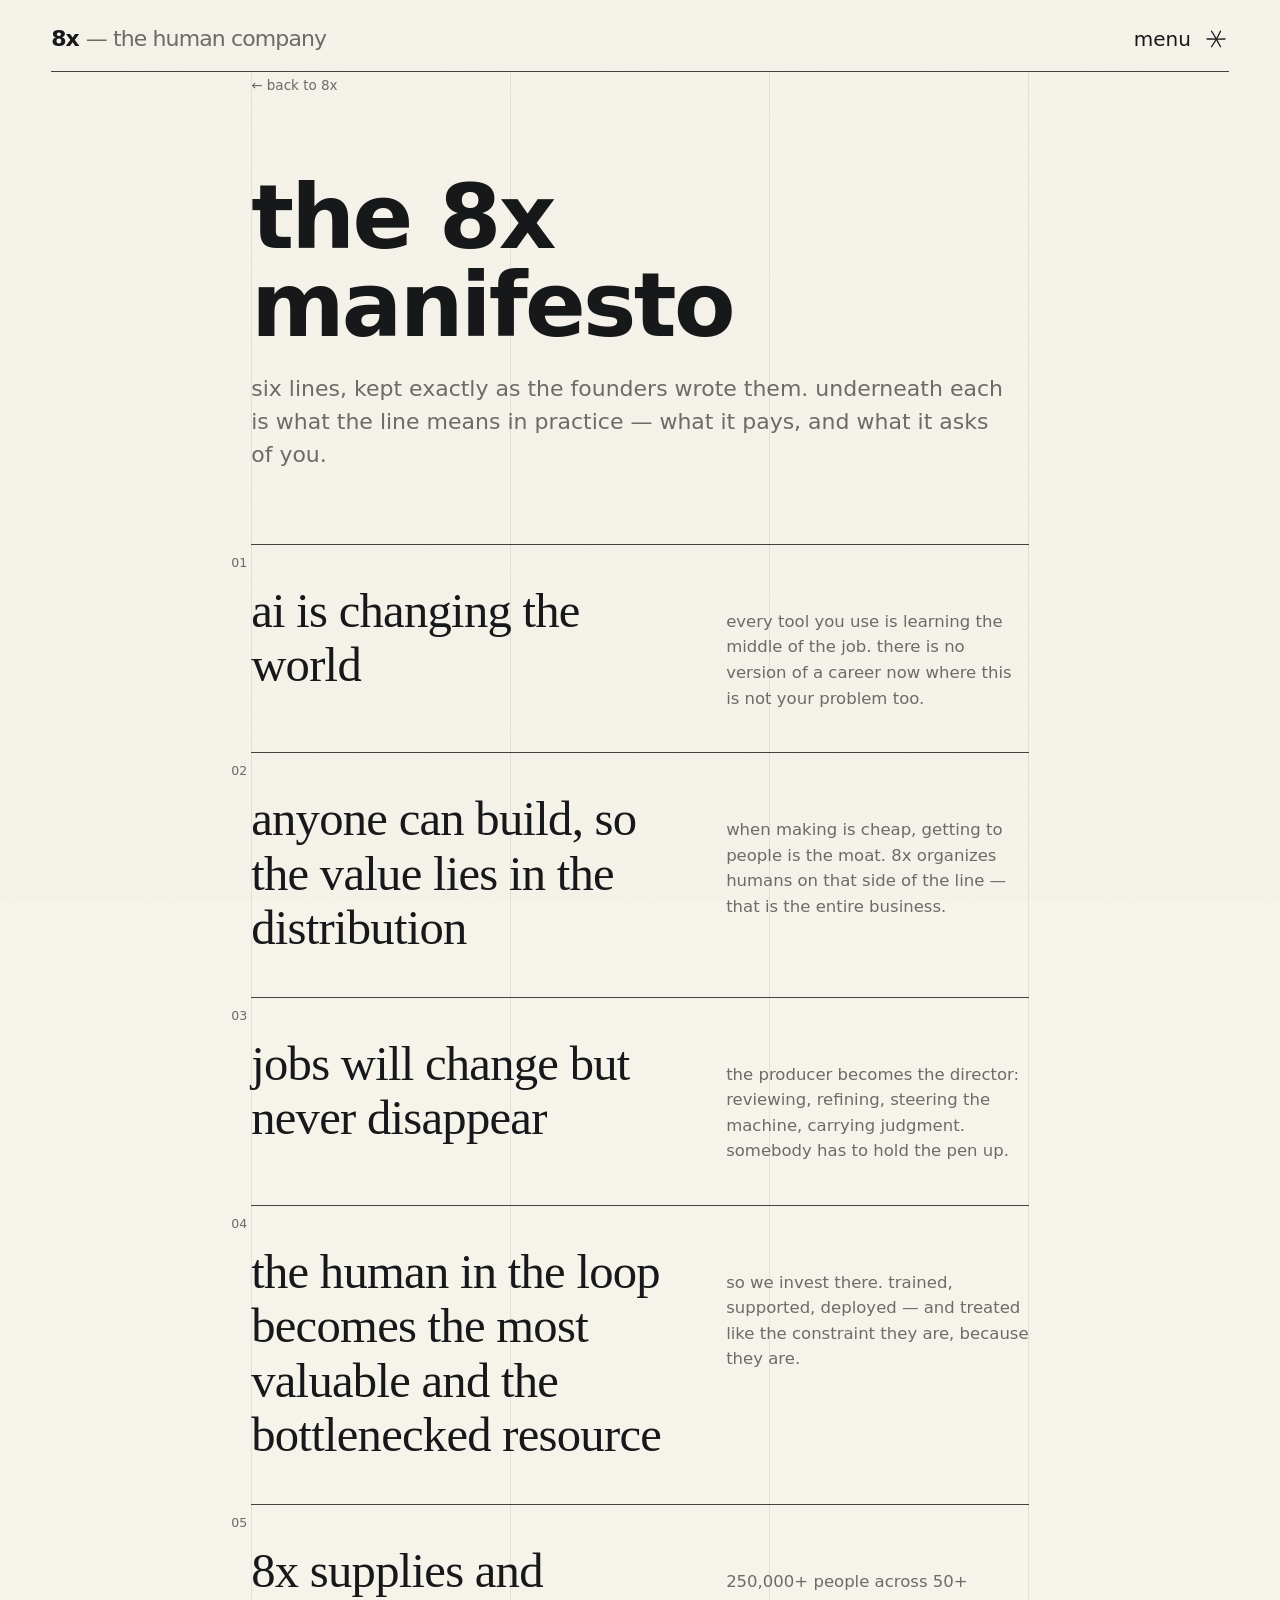
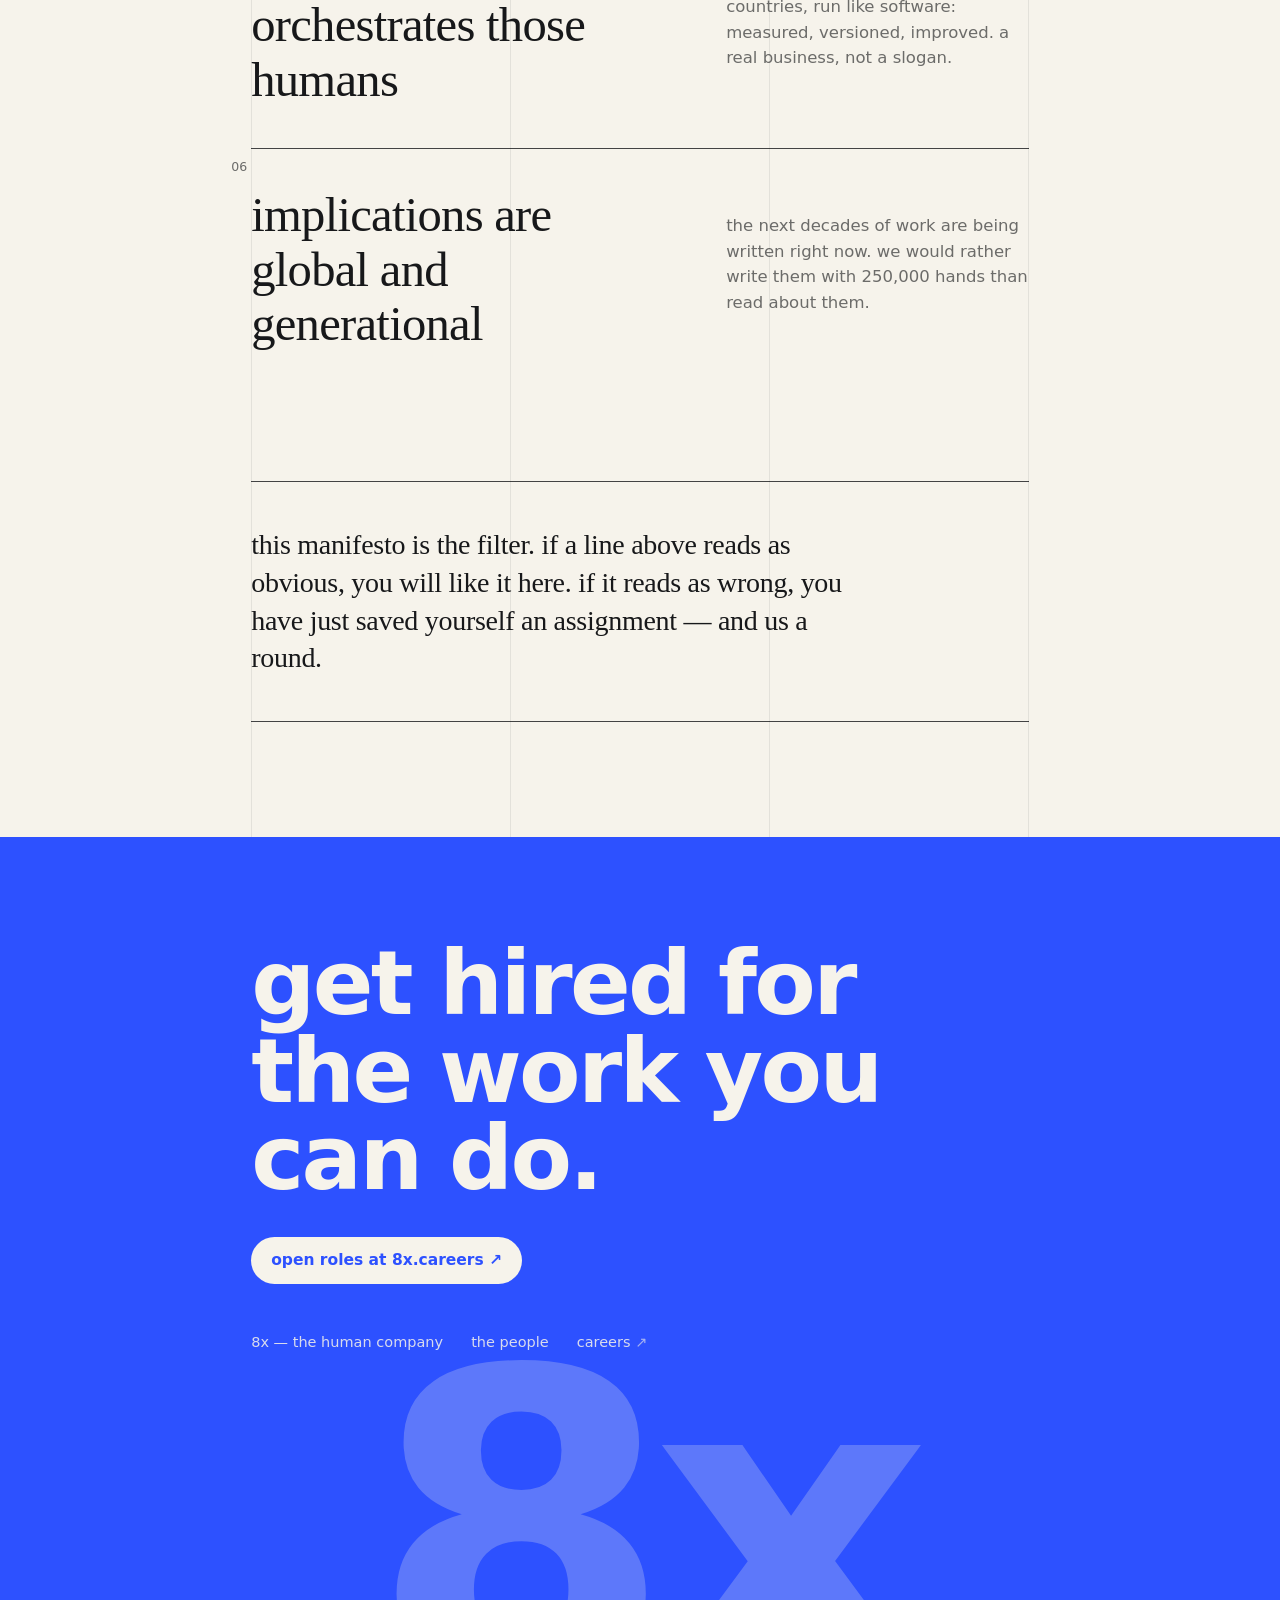
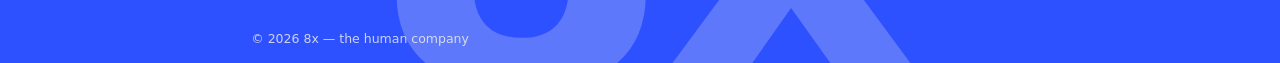
==== commit 1bdf9aef: "menu button: rolling text + boiling asterisk symbol Co-Authored-By: Claude Code <noreply@anthropic.c" ====
--- a/manifesto.html
+++ b/manifesto.html
@@ -16,7 +16,7 @@
   <div class="wrap">
     <div class="top-bar">
       <a class="wordmark" href="./">8x <em>— the human company</em></a>
-      <button class="menu-btn" id="menu-btn" aria-expanded="false" aria-controls="menu"><span class="menu-text">menu</span><svg class="menu-dot" viewBox="0 0 64 64" aria-hidden="true"><circle cx="32" cy="32" r="11" fill="none" stroke="currentColor" stroke-width="5.5"/></svg></button>
+      <button class="menu-btn" id="menu-btn" aria-expanded="false" aria-controls="menu"><span class="menu-text"><span class="menu-text-inner">menu</span></span><svg class="menu-dot" viewBox="0 0 64 64" aria-hidden="true"></svg></button>
     </div>
   </div>
 </header>
@@ -25,7 +25,7 @@
   <div class="wrap">
     <div class="top-bar">
       <a class="wordmark" href="./">8x <em>— the human company</em></a>
-      <button class="menu-btn" id="menu-close" aria-expanded="true" aria-controls="menu"><span class="menu-text">close</span><svg class="menu-dot" viewBox="0 0 64 64" aria-hidden="true"><circle cx="32" cy="32" r="11" fill="currentColor"/></svg></button>
+      <button class="menu-btn" id="menu-close" aria-expanded="true" aria-controls="menu"><span class="menu-text"><span class="menu-text-inner">close</span></span><svg class="menu-dot" viewBox="0 0 64 64" aria-hidden="true"></svg></button>
     </div>
   </div>
   <div class="menu-body">
--- a/assets/style.css
+++ b/assets/style.css
@@ -180,20 +180,31 @@
 .wordmark em { font-style: normal; color: var(--ink-60); font-weight: 500; }
 .menu-btn {
   display: inline-flex;
-  align-items: baseline;
-  gap: 10px;
+  align-items: center;
+  gap: 12px;
+  height: 24px;
   font: inherit;
-  font-size: 15px;
-  font-weight: 500;
+  font-size: clamp(16px, 1.7vw, 20px);
+  font-weight: 400;
+  line-height: 1;
   color: var(--ink);
   background: none;
   border: 0;
   padding: 0;
   margin: 0;
   cursor: pointer;
+  transition: color .25s ease;
 }
 .menu-btn:hover { color: var(--blue); }
-.menu-btn .menu-dot { width: 13px; height: 13px; align-self: center; }
+.menu-text { display: inline-block; overflow: hidden; line-height: 1.1; }
+.menu-text-inner {
+  display: inline-block;
+  text-shadow: 0 1.1em 0;
+  transform: translateY(0);
+  transition: transform .45s cubic-bezier(.7, 0, .3, 1);
+}
+.menu-btn:hover .menu-text-inner { transform: translateY(-100%); }
+.menu-btn .menu-dot { display: block; width: 26px; height: 26px; flex: none; overflow: visible; }
 
 @media (max-width: 640px) {
   .wordmark em { display: none; }
